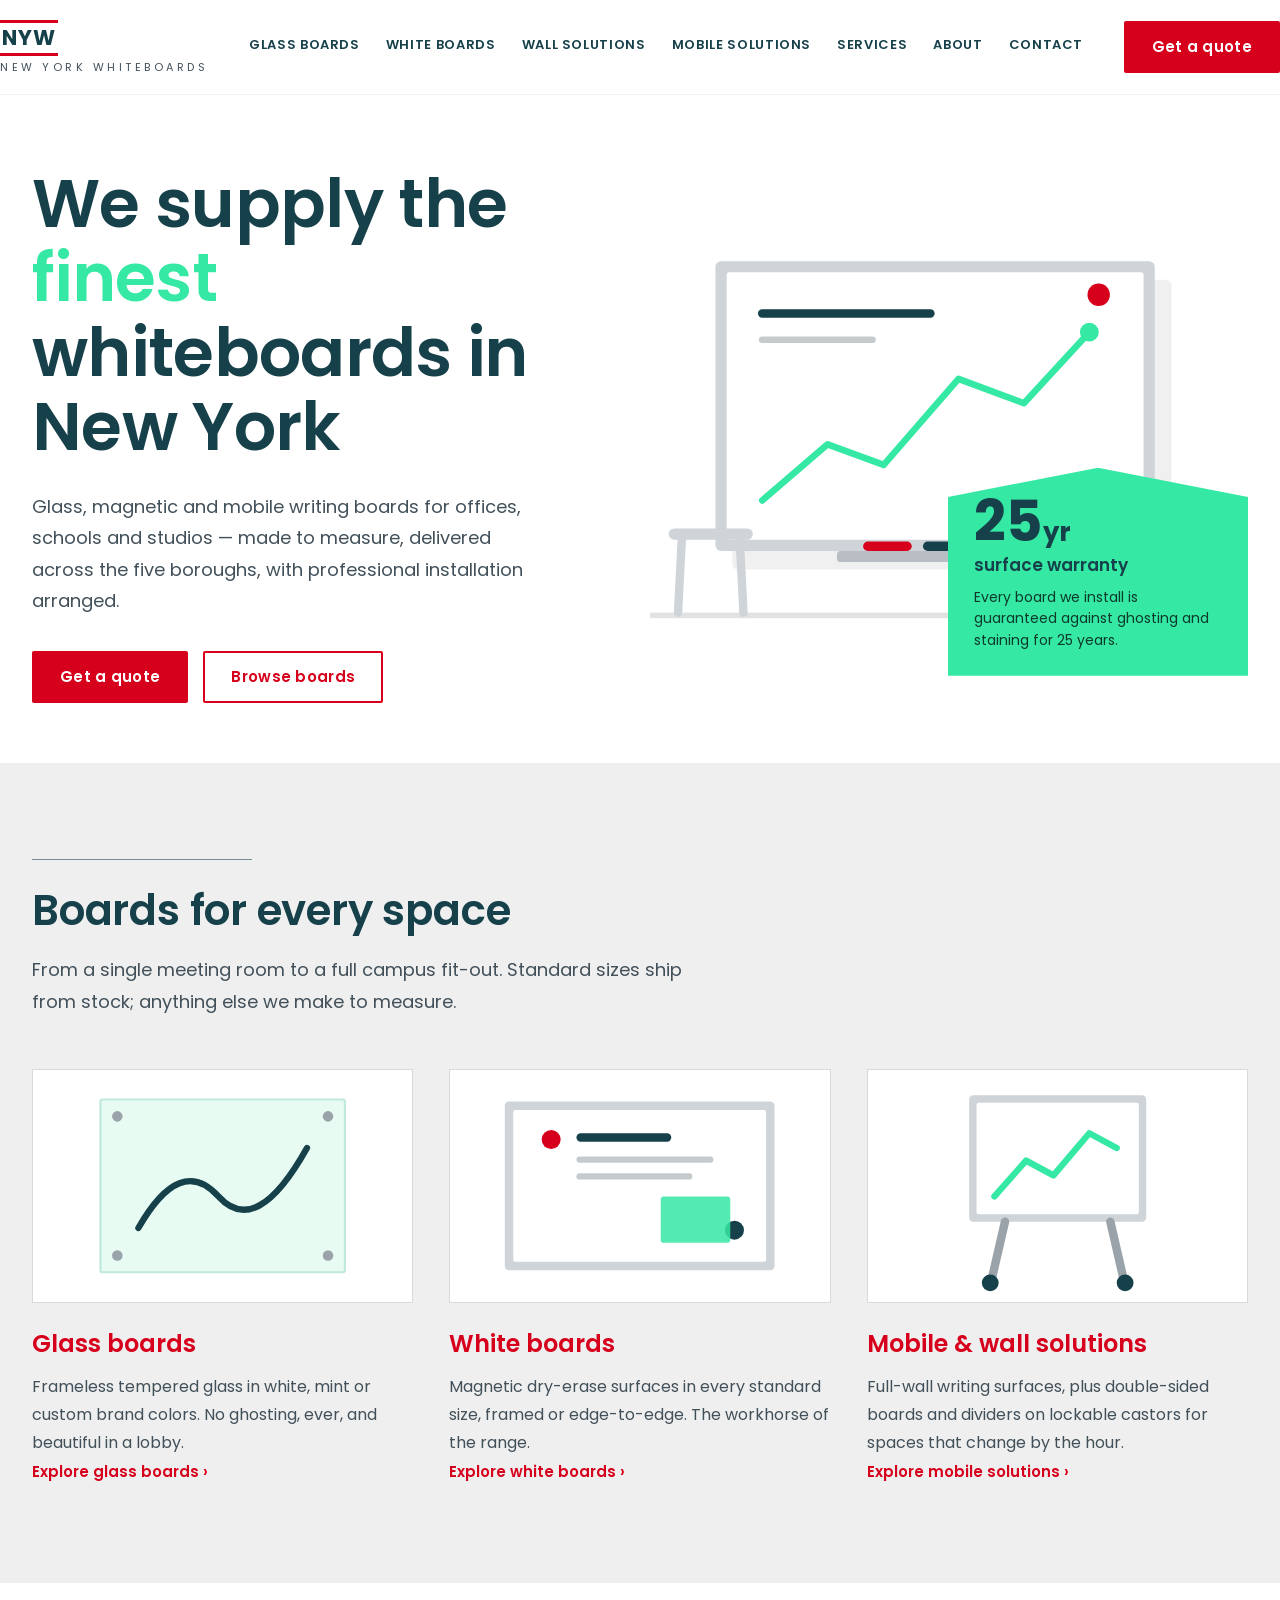
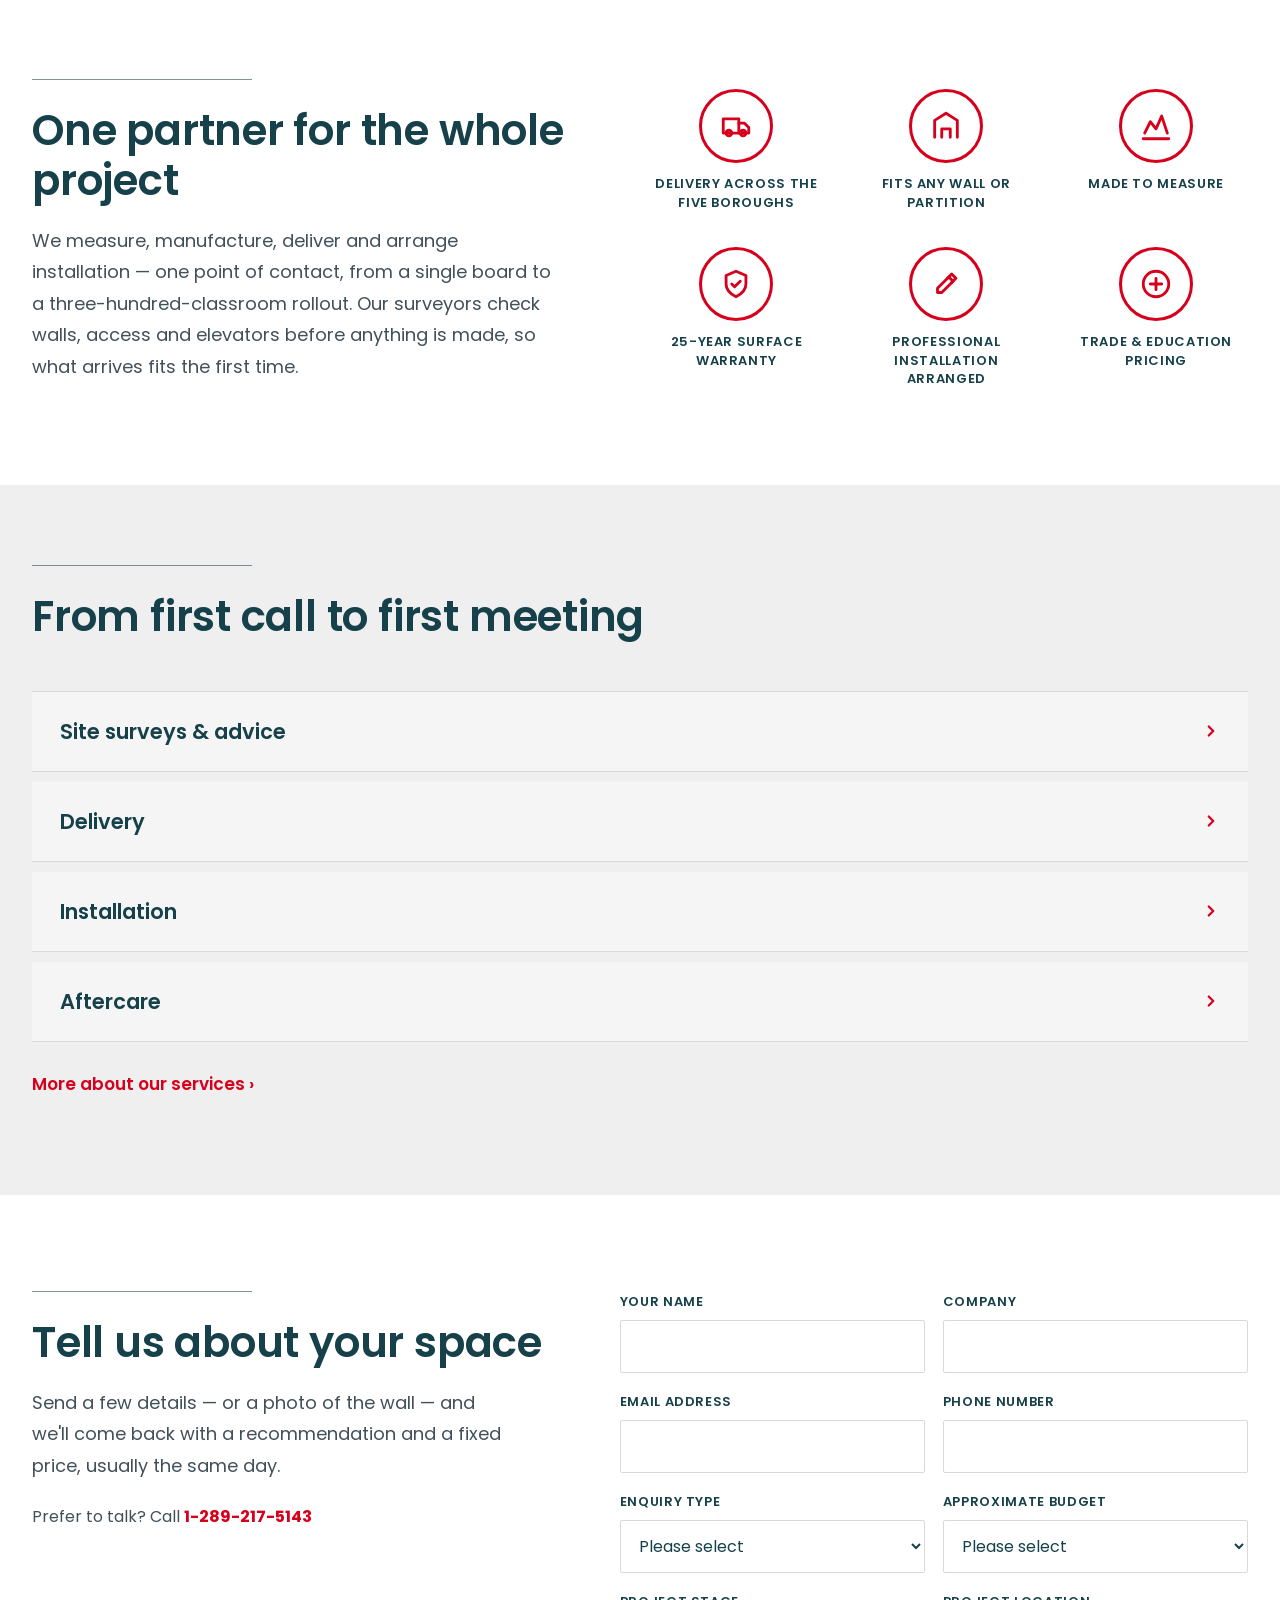
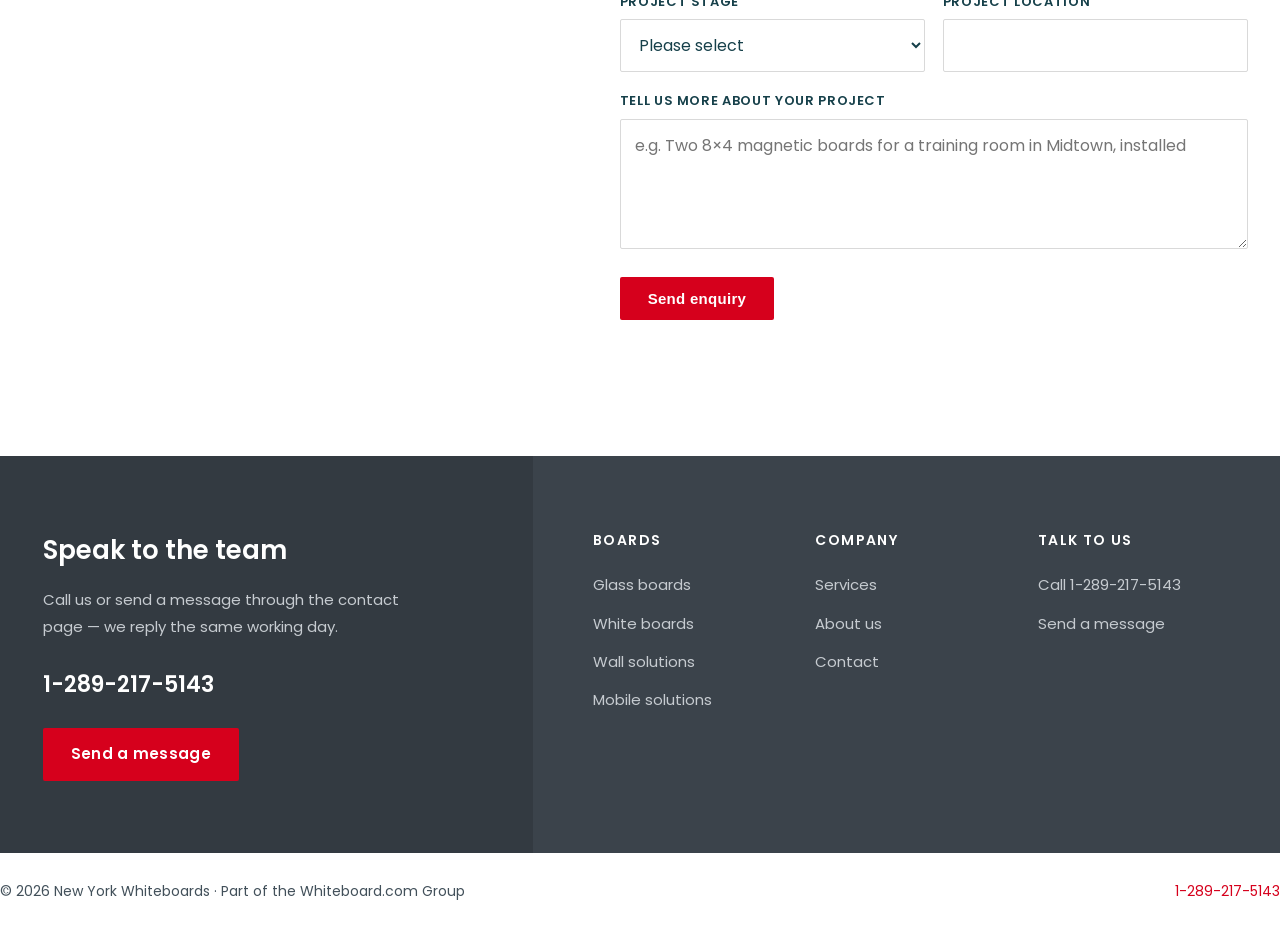
==== index.html @ f1b06a42 "Add files via upload" ====
<!DOCTYPE html>
<html lang="en">
<head>
<meta charset="UTF-8">
<meta name="viewport" content="width=device-width, initial-scale=1">
<title>New York Whiteboards — Premium whiteboards, supplied and installed across NYC</title>
<meta name="description" content="Glass boards, whiteboards, wall and mobile writing solutions for offices and schools across New York. Made to measure, delivered, installation arranged.">
<link rel="preconnect" href="https://fonts.googleapis.com">
<link rel="preconnect" href="https://fonts.gstatic.com" crossorigin>
<link href="https://fonts.googleapis.com/css2?family=Poppins:wght@300;400;500;600;700&display=swap" rel="stylesheet">
<link rel="stylesheet" href="/styles.css">
</head>
<body>

<header>
  <div class="wrap nav">
    <a class="logo" href="/" aria-label="New York Whiteboards home">
      <b>NYW</b>
      <span>New York Whiteboards</span>
    </a>
    <button class="menu-btn" aria-expanded="false" aria-label="Menu">
      <svg viewBox="0 0 24 24" fill="none"><path d="M4 7h16M4 12h16M4 17h16"/></svg>
    </button>
    <nav class="links" aria-label="Main">
      <a href="/glass-boards">Glass Boards</a>
      <a href="/white-boards">White Boards</a>
      <a href="/wall-solutions">Wall Solutions</a>
      <a href="/mobile-solutions">Mobile Solutions</a>
      <a href="/services">Services</a>
      <a href="/about">About</a>
      <a href="/contact">Contact</a>
    </nav>
    <a class="btn nav-cta" href="/contact">Get a quote</a>
  </div>
</header>

<main id="top">

  <!-- ============ HERO ============ -->
  <section class="hero">
    <div class="wrap hero-grid">
      <div class="hero-copy">
        <h1>We supply the <span class="pop">finest</span> whiteboards in New York</h1>
        <p>Glass, magnetic and mobile writing boards for offices, schools and studios — made to measure, delivered across the five boroughs, with professional installation arranged.</p>
        <a class="btn" href="/contact">Get a quote</a>
        &nbsp;&nbsp;<a class="btn ghost" href="#boards">Browse boards</a>
      </div>

      <div class="hero-art">
        <!-- original illustration: wall-mounted whiteboard scene -->
        <svg viewBox="0 0 640 460" role="img" aria-label="Illustration of a wall-mounted whiteboard with notes sketched on it">
          <rect x="0" y="420" width="640" height="6" fill="#e2e2e2"/>
          <rect x="78" y="52" width="470" height="310" rx="6" fill="#000" opacity=".06" transform="translate(10 12)"/>
          <rect x="70" y="44" width="470" height="310" rx="6" fill="#cfd4d8"/>
          <rect x="82" y="56" width="446" height="286" rx="3" fill="#ffffff"/>
          <polyline points="120,300 190,240 250,262 330,170 400,196 470,120" fill="none" stroke="#35e8a4" stroke-width="7" stroke-linecap="round" stroke-linejoin="round"/>
          <circle cx="470" cy="120" r="10" fill="#35e8a4"/>
          <line x1="120" y1="100" x2="300" y2="100" stroke="#16404a" stroke-width="9" stroke-linecap="round"/>
          <line x1="120" y1="128" x2="238" y2="128" stroke="#c5cacd" stroke-width="7" stroke-linecap="round"/>
          <circle cx="480" cy="80" r="12" fill="#d6001c"/>
          <rect x="200" y="354" width="210" height="12" rx="4" fill="#b8bec3"/>
          <rect x="228" y="344" width="52" height="10" rx="5" fill="#d6001c"/>
          <rect x="292" y="344" width="52" height="10" rx="5" fill="#16404a"/>
          <g>
            <path d="M580 420 c-4 -60 12 -96 26 -118" stroke="#2fae7e" stroke-width="7" fill="none" stroke-linecap="round"/>
            <path d="M583 420 c-16 -44 -40 -62 -58 -70" stroke="#35e8a4" stroke-width="7" fill="none" stroke-linecap="round"/>
            <path d="M584 420 c2 -34 16 -52 30 -60" stroke="#35e8a4" stroke-width="7" fill="none" stroke-linecap="round"/>
            <path d="M560 420 h50 l-7 34 h-36 z" fill="#16404a"/>
          </g>
          <g>
            <rect x="20" y="330" width="90" height="12" rx="6" fill="#cfd4d8"/>
            <line x1="34" y1="342" x2="30" y2="420" stroke="#cfd4d8" stroke-width="9" stroke-linecap="round"/>
            <line x1="96" y1="342" x2="100" y2="420" stroke="#cfd4d8" stroke-width="9" stroke-linecap="round"/>
          </g>
        </svg>

        <div class="badge">
          <div class="big">25<span style="font-size:26px">yr</span></div>
          <div class="lead">surface warranty</div>
          <p>Every board we install is guaranteed against ghosting and staining for 25 years.</p>
        </div>
      </div>
    </div>
  </section>

  <!-- ============ BOARDS ============ -->
  <section class="band" id="boards" style="margin-top:60px">
    <div class="wrap">
      <div class="rule"></div>
      <h2>Boards for every space</h2>
      <p class="lede">From a single meeting room to a full campus fit-out. Standard sizes ship from stock; anything else we make to measure.</p>

      <div class="cards">
        <div class="card">
          <div class="pic">
            <svg viewBox="0 0 360 220" role="img" aria-label="Frameless glass writing board on standoff mounts">
              <rect width="360" height="220" fill="#fff"/>
              <rect x="64" y="28" width="232" height="164" rx="2" fill="#e7fbf3"/>
              <rect x="64" y="28" width="232" height="164" rx="2" fill="none" stroke="#bfe9da" stroke-width="2"/>
              <circle cx="80" cy="44" r="5" fill="#9aa3aa"/>
              <circle cx="280" cy="44" r="5" fill="#9aa3aa"/>
              <circle cx="80" cy="176" r="5" fill="#9aa3aa"/>
              <circle cx="280" cy="176" r="5" fill="#9aa3aa"/>
              <path d="M100 150 q40 -70 76 -30 t84 -46" fill="none" stroke="#16404a" stroke-width="6" stroke-linecap="round"/>
            </svg>
          </div>
          <h3>Glass boards</h3>
          <p>Frameless tempered glass in white, mint or custom brand colors. No ghosting, ever, and beautiful in a lobby.</p>
          <a class="more" href="/glass-boards">Explore glass boards ›</a>
        </div>

        <div class="card">
          <div class="pic">
            <svg viewBox="0 0 360 220" role="img" aria-label="Magnetic whiteboard with magnets and notes">
              <rect width="360" height="220" fill="#fff"/>
              <rect x="52" y="30" width="256" height="160" rx="4" fill="#cfd4d8"/>
              <rect x="60" y="38" width="240" height="144" rx="2" fill="#ffffff"/>
              <circle cx="96" cy="66" r="9" fill="#d6001c"/>
              <circle cx="270" cy="152" r="9" fill="#16404a"/>
              <rect x="120" y="60" width="90" height="8" rx="4" fill="#16404a"/>
              <rect x="120" y="82" width="130" height="6" rx="3" fill="#c5cacd"/>
              <rect x="120" y="98" width="110" height="6" rx="3" fill="#c5cacd"/>
              <rect x="200" y="120" width="66" height="44" rx="3" fill="#35e8a4" opacity=".85"/>
            </svg>
          </div>
          <h3>White boards</h3>
          <p>Magnetic dry-erase surfaces in every standard size, framed or edge-to-edge. The workhorse of the range.</p>
          <a class="more" href="/white-boards">Explore white boards ›</a>
        </div>

        <div class="card">
          <div class="pic">
            <svg viewBox="0 0 360 220" role="img" aria-label="Mobile whiteboard on a wheeled stand">
              <rect width="360" height="220" fill="#fff"/>
              <rect x="96" y="24" width="168" height="120" rx="4" fill="#cfd4d8"/>
              <rect x="103" y="31" width="154" height="106" rx="2" fill="#fff"/>
              <polyline points="120,120 150,86 176,100 210,60 236,74" fill="none" stroke="#35e8a4" stroke-width="6" stroke-linecap="round" stroke-linejoin="round"/>
              <line x1="130" y1="144" x2="118" y2="196" stroke="#9aa3aa" stroke-width="8" stroke-linecap="round"/>
              <line x1="230" y1="144" x2="242" y2="196" stroke="#9aa3aa" stroke-width="8" stroke-linecap="round"/>
              <circle cx="116" cy="202" r="8" fill="#16404a"/>
              <circle cx="244" cy="202" r="8" fill="#16404a"/>
            </svg>
          </div>
          <h3>Mobile &amp; wall solutions</h3>
          <p>Full-wall writing surfaces, plus double-sided boards and dividers on lockable castors for spaces that change by the hour.</p>
          <a class="more" href="/mobile-solutions">Explore mobile solutions ›</a>
        </div>
      </div>
    </div>
  </section>

  <!-- ============ WHY US ============ -->
  <section id="why">
    <div class="wrap split">
      <div>
        <div class="rule"></div>
        <h2>One partner for the whole project</h2>
        <p class="lede" style="max-width:48ch">We measure, manufacture, deliver and arrange installation — one point of contact, from a single board to a three-hundred-classroom rollout. Our surveyors check walls, access and elevators before anything is made, so what arrives fits the first time.</p>
      </div>
      <div class="benefits" role="list">
        <div class="benefit" role="listitem">
          <div class="ico"><svg viewBox="0 0 24 24"><path d="M3 7h11v10H3z"/><path d="M14 10h4l3 3v4h-7"/><circle cx="7" cy="17" r="2"/><circle cx="17" cy="17" r="2"/></svg></div>
          <p>Delivery across the five boroughs</p>
        </div>
        <div class="benefit" role="listitem">
          <div class="ico"><svg viewBox="0 0 24 24"><path d="M4 20V8l8-5 8 5v12"/><path d="M9 20v-6h6v6"/></svg></div>
          <p>Fits any wall or partition</p>
        </div>
        <div class="benefit" role="listitem">
          <div class="ico"><svg viewBox="0 0 24 24"><path d="M4 17l4-8 4 5 4-9 4 12"/><path d="M3 21h18"/></svg></div>
          <p>Made to measure</p>
        </div>
        <div class="benefit" role="listitem">
          <div class="ico"><svg viewBox="0 0 24 24"><path d="M12 3l7 3v6c0 4-3 7-7 9-4-2-7-5-7-9V6z"/><path d="M9 12l2 2 4-4"/></svg></div>
          <p>25-year surface warranty</p>
        </div>
        <div class="benefit" role="listitem">
          <div class="ico"><svg viewBox="0 0 24 24"><path d="M14 7l3 3-8 8H6v-3z"/><path d="M13 8l3-3 3 3-3 3"/></svg></div>
          <p>Professional installation arranged</p>
        </div>
        <div class="benefit" role="listitem">
          <div class="ico"><svg viewBox="0 0 24 24"><path d="M12 8v8M8 12h8"/><circle cx="12" cy="12" r="9"/></svg></div>
          <p>Trade &amp; education pricing</p>
        </div>
      </div>
    </div>
  </section>

  <!-- ============ SERVICES ============ -->
  <section class="band" id="services" style="padding-top:80px">
    <div class="wrap">
      <div class="rule"></div>
      <h2>From first call to first meeting</h2>

      <div class="acc">
        <div class="acc-item">
          <button class="acc-head" aria-expanded="false">
            Site surveys &amp; advice
            <svg class="chev" width="18" height="18" viewBox="0 0 24 24" fill="none" stroke="currentColor" stroke-width="3" stroke-linecap="round" stroke-linejoin="round"><path d="M9 6l6 6-6 6"/></svg>
          </button>
          <div class="acc-body"><div class="inner">
            Not sure what fits, or what the building will allow? We survey the space, check wall construction and access routes, and recommend the right board for how the room is actually used.
          </div></div>
        </div>

        <div class="acc-item">
          <button class="acc-head" aria-expanded="false">
            Delivery
            <svg class="chev" width="18" height="18" viewBox="0 0 24 24" fill="none" stroke="currentColor" stroke-width="3" stroke-linecap="round" stroke-linejoin="round"><path d="M9 6l6 6-6 6"/></svg>
          </button>
          <div class="acc-body"><div class="inner">
            Stock boards ship from our warehouse within two working days. Our own drivers handle Manhattan, Brooklyn, Queens, the Bronx and Staten Island, including timed deliveries, certificates of insurance and freight-elevator bookings for managed buildings.
          </div></div>
        </div>

        <div class="acc-item">
          <button class="acc-head" aria-expanded="false">
            Installation
            <svg class="chev" width="18" height="18" viewBox="0 0 24 24" fill="none" stroke="currentColor" stroke-width="3" stroke-linecap="round" stroke-linejoin="round"><path d="M9 6l6 6-6 6"/></svg>
          </button>
          <div class="acc-body"><div class="inner">
            We arrange professional installation through our approved local fitters — boards fixed level, secure and to manufacturer spec, with evenings and weekends available for occupied offices and schools.
          </div></div>
        </div>

        <div class="acc-item">
          <button class="acc-head" aria-expanded="false">
            Aftercare
            <svg class="chev" width="18" height="18" viewBox="0 0 24 24" fill="none" stroke="currentColor" stroke-width="3" stroke-linecap="round" stroke-linejoin="round"><path d="M9 6l6 6-6 6"/></svg>
          </button>
          <div class="acc-body"><div class="inner">
            Replacement trays, pen sets and cleaning kits, plus resurfacing and re-hanging when spaces get reconfigured. If a board ever ghosts or stains within the warranty period, we replace it.
          </div></div>
        </div>
      </div>
      <p style="margin-top:28px"><a href="/services" style="font-weight:600">More about our services ›</a></p>
    </div>
  </section>

  <!-- ============ QUOTE ============ -->
  <section id="quote">
    <div class="wrap quote-grid">
      <div>
        <div class="rule"></div>
        <h2>Tell us about your space</h2>
        <p class="lede" style="max-width:44ch">Send a few details — or a photo of the wall — and we'll come back with a recommendation and a fixed price, usually the same day.</p>
        <p style="margin-top:22px;font-size:16px">
          Prefer to talk? Call <a href="tel:+12892175143"><strong>1-289-217-5143</strong></a>
        </p>
      </div>

      <form class="quote" action="https://eu-submit.jotform.com/submit/262443967585068" method="POST" accept-charset="utf-8">
        <input type="hidden" name="formID" value="262443967585068">
        <input type="hidden" name="simple_spc" value="262443967585068-262443967585068">
        <div>
          <label for="f-name">Your name</label>
          <input id="f-name" name="q2_q2_textbox0" type="text" autocomplete="name" required>
        </div>
        <div>
          <label for="f-company">Company</label>
          <input id="f-company" name="q3_q3_textbox1" type="text" autocomplete="organization">
        </div>
        <div>
          <label for="f-email">Email address</label>
          <input id="f-email" name="q4_q4_email2" type="email" autocomplete="email" required>
        </div>
        <div>
          <label for="f-phone">Phone number</label>
          <input id="f-phone" name="q5_q5_textbox3" type="tel" autocomplete="tel">
        </div>
        <div>
          <label for="f-type">Enquiry type</label>
          <select id="f-type" name="q6_q6_dropdown4" required>
            <option value="">Please select</option>
            <option value="General enquiry">General enquiry</option>
            <option value="Project quote">Project quote</option>
            <option value="Technical support">Technical support</option>
            <option value="Other">Other</option>
          </select>
        </div>
        <div>
          <label for="f-budget">Approximate budget</label>
          <select id="f-budget" name="q7_q7_dropdown5">
            <option value="">Please select</option>
            <option value="Under £5,000">Under £5,000</option>
            <option value="£5,000 - £10,000">£5,000 - £10,000</option>
            <option value="£10,000 - £25,000">£10,000 - £25,000</option>
            <option value="Over £25,000">Over £25,000</option>
            <option value="Not sure">Not sure</option>
          </select>
        </div>
        <div>
          <label for="f-stage">Project stage</label>
          <select id="f-stage" name="q8_q8_dropdown6">
            <option value="">Please select</option>
            <option value="Planning">Planning</option>
            <option value="Design">Design</option>
            <option value="Ready to start">Ready to start</option>
            <option value="Other">Other</option>
          </select>
        </div>
        <div>
          <label for="f-loc">Project location</label>
          <input id="f-loc" name="q9_q9_textbox7" type="text">
        </div>
        <div class="full">
          <label for="f-msg">Tell us more about your project</label>
          <textarea id="f-msg" name="q10_q10_textarea8" placeholder="e.g. Two 8×4 magnetic boards for a training room in Midtown, installed"></textarea>
        </div>
        <div class="full">
          <button class="btn" type="submit">Send enquiry</button>
        </div>
        <input type="text" name="website" value="" tabindex="-1" autocomplete="off" aria-hidden="true" style="position:absolute;left:-9999px">
      </form>
    </div>
  </section>

</main>

<!-- ============ FOOTER ============ -->
<footer>
  <div class="foot-main">
    <div class="foot-news">
      <h4>Speak to the team</h4>
      <p>Call us or send a message through the contact page — we reply the same working day.</p>
      <p style="margin:0 0 24px"><a href="tel:+12892175143" style="color:#fff;font-size:22px;font-weight:600">1-289-217-5143</a></p>
      <a class="btn" href="/contact">Send a message</a>
    </div>
    <div class="foot-links">
      <div>
        <h5>Boards</h5>
        <a href="/glass-boards">Glass boards</a>
        <a href="/white-boards">White boards</a>
        <a href="/wall-solutions">Wall solutions</a>
        <a href="/mobile-solutions">Mobile solutions</a>
      </div>
      <div>
        <h5>Company</h5>
        <a href="/services">Services</a>
        <a href="/about">About us</a>
        <a href="/contact">Contact</a>
      </div>
      <div>
        <h5>Talk to us</h5>
        <a href="tel:+12892175143">Call 1-289-217-5143</a>
        <a href="/contact">Send a message</a>
      </div>
    </div>
  </div>
  <div class="wrap foot-base">
    <span>© 2026 New York Whiteboards · Part of the Whiteboard.com Group</span>
    <span><a href="tel:+12892175143">1-289-217-5143</a></span>
  </div>
</footer>

<script src="/site.js"></script>
</body>
</html>
---- styles.css ----
:root{
  --ink:#16404a;          /* deep teal headings */
  --body:#42505a;         /* body copy */
  --mint:#35e8a4;         /* highlight + badge */
  --mint-ink:#0d3a2b;     /* text on mint */
  --red:#d6001c;          /* brand accent */
  --red-dark:#b30018;
  --paper:#ffffff;
  --band:#efefef;         /* grey section band */
  --line:#d9d9d9;
  --slate:#3b434b;        /* footer */
  --slate-deep:#333a41;   /* footer newsletter panel */
  --radius:2px;
}
*{margin:0;padding:0;box-sizing:border-box}
html{scroll-behavior:smooth}
body{
  font-family:'Poppins',-apple-system,'Segoe UI',Arial,sans-serif;
  font-size:17px;line-height:1.75;color:var(--body);background:var(--paper);
  -webkit-font-smoothing:antialiased;
}
img,svg{max-width:100%;display:block}
a{color:var(--red);text-decoration:none}
a:hover{text-decoration:underline}
.wrap{max-width:1320px;margin:0 auto;padding:0 32px}

/* ---------- header ---------- */
header{position:sticky;top:0;background:var(--paper);z-index:50;border-bottom:1px solid #f1f1f1}
.nav{display:flex;align-items:center;justify-content:space-between;gap:24px;padding:20px 0}
.logo{line-height:1.05;color:var(--ink);flex:none}
.logo b{
  display:inline-block;font-size:21px;font-weight:700;letter-spacing:.04em;color:var(--ink);
  border-top:3px solid var(--red);border-bottom:3px solid var(--red);padding:4px 2px;
  text-transform:uppercase;
}
.logo span{display:block;font-size:11px;letter-spacing:.32em;text-transform:uppercase;color:var(--body);margin-top:6px}
nav.links{display:flex;gap:26px;flex-wrap:wrap}
nav.links a{
  color:var(--ink);font-size:13px;font-weight:600;letter-spacing:.05em;text-transform:uppercase;
  padding:6px 0;border-bottom:2px solid transparent;white-space:nowrap;
}
nav.links a:hover{color:var(--red);border-bottom-color:var(--red);text-decoration:none}
nav.links a.active{color:var(--red);border-bottom-color:var(--red)}
.nav-cta{white-space:nowrap}

.menu-btn{
  display:none;background:none;border:2px solid var(--ink);border-radius:var(--radius);
  padding:8px 10px;cursor:pointer;color:var(--ink);
}
.menu-btn svg{width:22px;height:22px;stroke:currentColor;stroke-width:2.5;stroke-linecap:round}

.btn{
  display:inline-block;background:var(--red);color:#fff;font-weight:600;font-size:15px;
  padding:13px 28px;border:0;border-radius:var(--radius);cursor:pointer;letter-spacing:.02em;
}
.btn:hover{background:var(--red-dark);text-decoration:none}
.btn.ghost{background:transparent;color:var(--red);border:2px solid var(--red);padding:11px 26px}
.btn.ghost:hover{background:var(--red);color:#fff}

/* ---------- hero (home) ---------- */
.hero{padding:72px 0 0;overflow:hidden}
.hero-grid{display:grid;grid-template-columns:minmax(0,1fr) minmax(0,1.05fr);gap:48px;align-items:center}
h1{
  color:var(--ink);font-size:clamp(38px,5.2vw,68px);font-weight:600;line-height:1.12;
  letter-spacing:-.01em;
}
.hero h1{max-width:12ch}
h1 .pop{color:var(--mint)}
.hero-copy p{margin:26px 0 34px;max-width:46ch;font-size:18px}
.hero-art{position:relative}
.badge{
  position:absolute;right:0;bottom:-26px;width:min(300px,80%);
  background:var(--mint);color:var(--mint-ink);padding:26px 26px 24px;
  clip-path:polygon(0 14%,50% 0,100% 14%,100% 100%,0 100%);
}
.badge .big{font-size:56px;font-weight:700;line-height:1;color:var(--ink)}
.badge .lead{font-weight:600;line-height:1.35;margin:4px 0 10px;color:var(--ink)}
.badge p{font-size:14px;line-height:1.55;margin:0}

/* ---------- section furniture ---------- */
section{padding:96px 0}
.rule{width:220px;height:1px;background:var(--ink);opacity:.55;margin-bottom:26px}
h2{color:var(--ink);font-size:clamp(30px,3.4vw,42px);font-weight:600;line-height:1.2;letter-spacing:-.005em}
h3.sub{color:var(--ink);font-size:24px;font-weight:600;margin:44px 0 10px}
.lede{max-width:62ch;margin-top:18px;font-size:18px}
.prose{max-width:70ch}
.prose p{margin:0 0 20px}

/* ---------- page hero (subpages) ---------- */
.page-hero{background:var(--band);padding:72px 0 64px}
.page-hero h1{font-size:clamp(34px,4.4vw,54px);max-width:20ch}
.page-hero p{max-width:62ch;margin-top:18px;font-size:18px}
.crumb{font-size:13px;font-weight:600;letter-spacing:.06em;text-transform:uppercase;margin-bottom:18px}
.crumb a{color:var(--red)}
.crumb span{color:var(--body)}

/* ---------- cards ---------- */
.band{background:var(--band)}
.cards{display:grid;grid-template-columns:repeat(3,1fr);gap:36px;margin-top:52px}
.card .pic{background:#fff;border:1px solid var(--line)}
.card .pic.blank{
  display:flex;align-items:center;justify-content:center;aspect-ratio:360/220;
  color:#9aa3aa;font-size:14px;font-weight:600;letter-spacing:.05em;text-transform:uppercase;
}
.card h3{color:var(--red);font-size:24px;font-weight:600;margin:20px 0 8px}
.card p{font-size:16px}
.card a.more{font-weight:600;font-size:15px}

/* ---------- benefits ---------- */
.split{display:grid;grid-template-columns:minmax(0,1fr) minmax(0,1.1fr);gap:64px;align-items:start}
.benefits{display:grid;grid-template-columns:repeat(3,1fr);gap:34px 26px;margin-top:10px}
.benefit{text-align:center}
.benefit .ico{
  width:74px;height:74px;margin:0 auto 12px;border:3px solid var(--red);border-radius:50%;
  display:flex;align-items:center;justify-content:center;background:#fff;
}
.benefit .ico svg{width:34px;height:34px;stroke:var(--red);fill:none;stroke-width:2;stroke-linecap:round;stroke-linejoin:round}
.benefit p{font-size:13px;font-weight:600;letter-spacing:.05em;text-transform:uppercase;line-height:1.45;color:var(--ink)}

/* ---------- accordions ---------- */
.acc{margin-top:48px;border-top:1px solid var(--line)}
.acc-item{border-bottom:1px solid var(--line);background:#f5f5f5;margin-top:10px}
.acc-item:first-child{margin-top:0}
.acc-head{
  width:100%;display:flex;align-items:center;justify-content:space-between;gap:16px;
  background:none;border:0;cursor:pointer;padding:24px 28px;text-align:left;
  font-family:inherit;font-size:21px;font-weight:600;color:var(--ink);
}
.acc-head .chev{transition:transform .25s ease;color:var(--red);flex:none}
.acc-item.open .chev{transform:rotate(90deg)}
.acc-body{max-height:0;overflow:hidden;transition:max-height .3s ease}
.acc-body .inner{padding:0 28px 26px;max-width:75ch;font-size:16px}

/* ---------- CTA strip ---------- */
.cta-strip{background:var(--ink);color:#fff;padding:64px 0}
.cta-strip .row{display:flex;align-items:center;justify-content:space-between;gap:28px;flex-wrap:wrap}
.cta-strip h2{color:#fff}
.cta-strip p{color:#c9d4d7;margin-top:8px;max-width:52ch}

/* ---------- forms ---------- */
.quote-grid{display:grid;grid-template-columns:minmax(0,1fr) minmax(0,1.2fr);gap:64px;align-items:start}
form.quote{display:grid;grid-template-columns:1fr 1fr;gap:18px}
form.quote .full{grid-column:1/-1}
label{display:block;font-size:13px;font-weight:600;letter-spacing:.05em;text-transform:uppercase;color:var(--ink);margin-bottom:6px}
input,textarea,select{
  width:100%;font-family:inherit;font-size:16px;color:var(--ink);
  padding:13px 14px;border:1px solid var(--line);border-radius:var(--radius);background:#fff;
}
input:focus,textarea:focus,select:focus,.acc-head:focus-visible,a:focus-visible,.btn:focus-visible,.menu-btn:focus-visible{
  outline:3px solid var(--mint);outline-offset:1px;
}
textarea{min-height:130px;resize:vertical}

/* ---------- footer ---------- */
footer{margin-top:40px}
.foot-main{display:grid;grid-template-columns:minmax(0,1fr) minmax(0,1.4fr);color:#e8eaec}
.foot-news{background:var(--slate-deep);padding:72px 8% 72px}
.foot-news h4{font-size:26px;font-weight:600;color:#fff}
.foot-news p{font-size:15px;margin:14px 0 26px;color:#c6cbd0;max-width:40ch}
.news-row{display:flex;max-width:380px}
.news-row input{border:0;border-radius:0}
.news-row button{background:var(--red);border:0;color:#fff;padding:0 20px;cursor:pointer;font-size:18px}
.news-row button:hover{background:var(--red-dark)}
.foot-links{background:var(--slate);padding:72px 8%;display:grid;grid-template-columns:repeat(3,1fr);gap:40px}
.foot-links h5{font-size:14px;font-weight:600;letter-spacing:.1em;text-transform:uppercase;color:#fff;margin-bottom:20px}
.foot-links a{display:block;color:#c6cbd0;font-size:15px;margin-bottom:12px}
.foot-links a:hover{color:#fff;text-decoration:none}
.foot-base{padding:26px 0;font-size:14px;color:var(--body);display:flex;justify-content:space-between;gap:20px;flex-wrap:wrap}
.foot-base a{color:var(--red)}

/* ---------- responsive ---------- */
@media (max-width:1080px){
  nav.links{
    display:none;position:absolute;left:0;right:0;top:100%;
    background:var(--paper);border-bottom:1px solid var(--line);
    flex-direction:column;gap:0;padding:10px 32px 18px;
  }
  nav.links a{padding:12px 0;border-bottom:1px solid #f1f1f1;font-size:14px}
  nav.links a.active{border-bottom-color:#f1f1f1}
  header.open nav.links{display:flex}
  .menu-btn{display:inline-flex}
  .nav-cta{display:none}
  .hero-grid,.split,.quote-grid,.foot-main{grid-template-columns:1fr}
  .cards{grid-template-columns:1fr 1fr}
  .hero{padding-top:48px}
  .hero-art{margin-top:10px}
  .badge{bottom:-18px}
}
@media (max-width:640px){
  section{padding:64px 0}
  .page-hero{padding:56px 0 48px}
  .cards,.benefits,form.quote,.foot-links{grid-template-columns:1fr}
  .benefits{max-width:340px}
  .foot-links{padding:56px 28px}
  .foot-news{padding:56px 28px}
  .wrap{padding:0 22px}
}
@media (prefers-reduced-motion:reduce){
  html{scroll-behavior:auto}
  .acc-body,.acc-head .chev{transition:none}
}
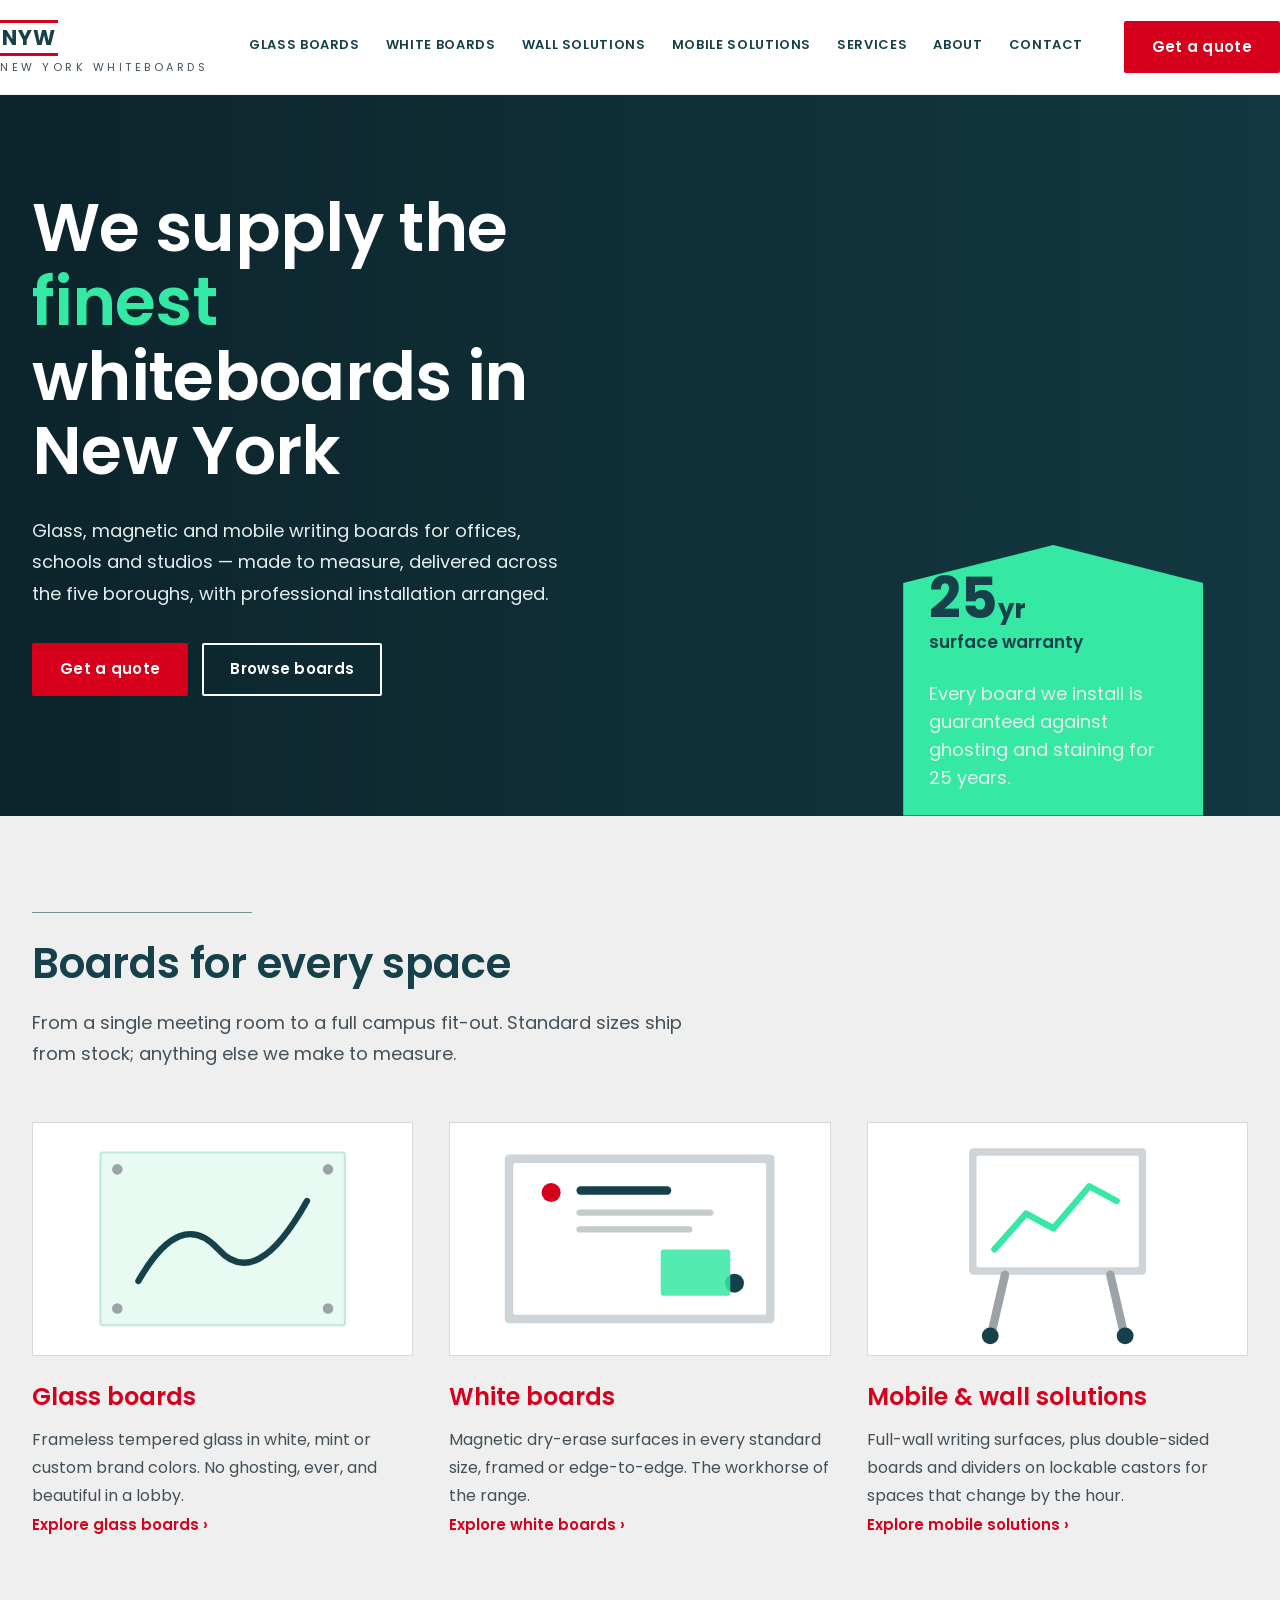
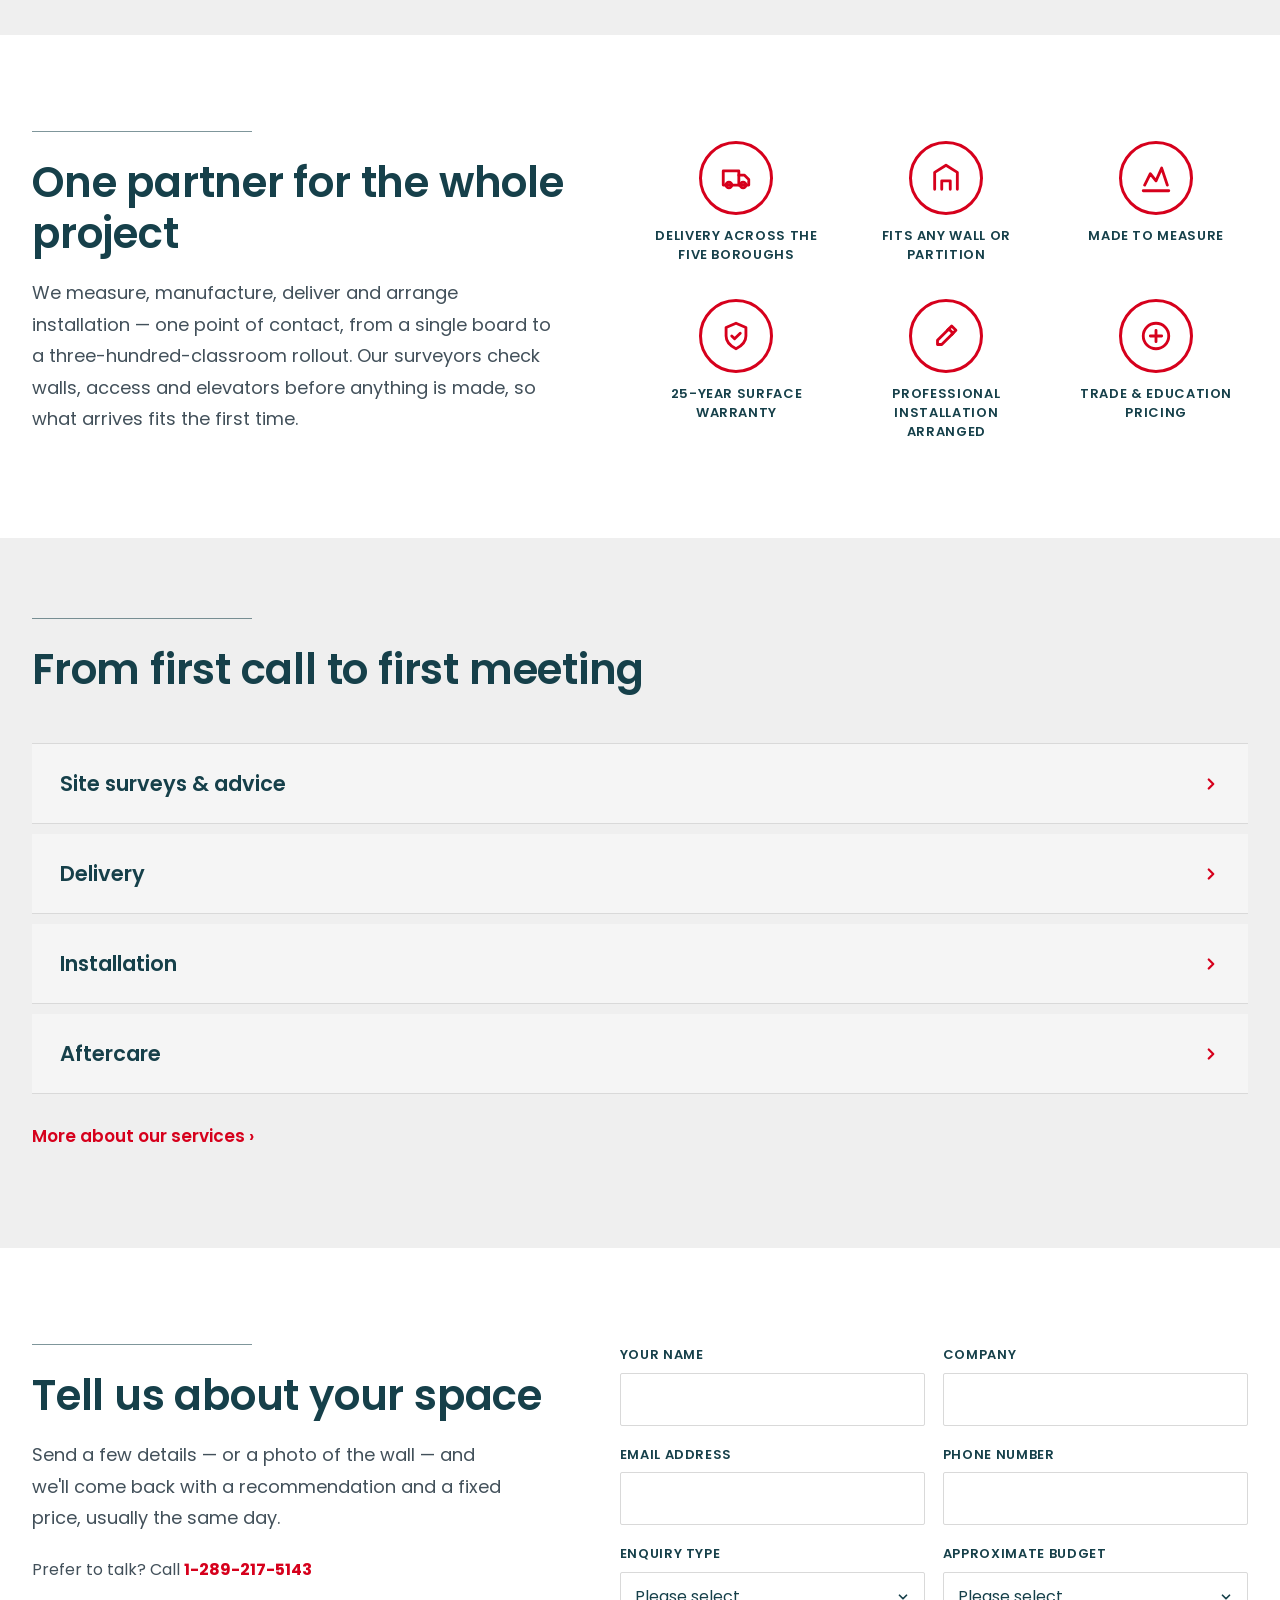
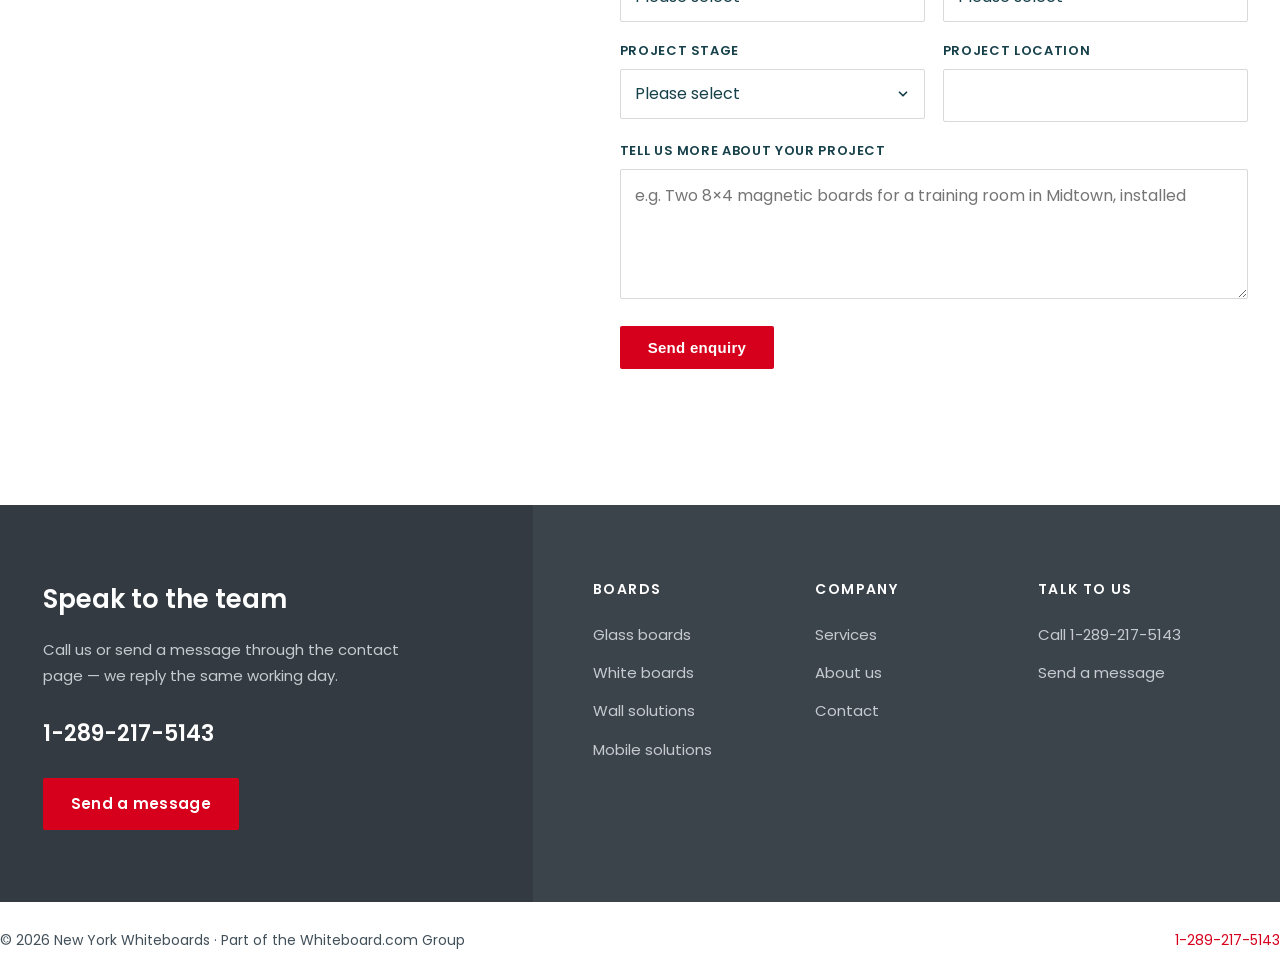
==== commit 096b87d0: "Add files via upload" ====
--- a/index.html
+++ b/index.html
@@ -37,54 +37,28 @@
 <main id="top">
 
   <!-- ============ HERO ============ -->
-  <section class="hero">
-    <div class="wrap hero-grid">
-      <div class="hero-copy">
-        <h1>We supply the <span class="pop">finest</span> whiteboards in New York</h1>
-        <p>Glass, magnetic and mobile writing boards for offices, schools and studios — made to measure, delivered across the five boroughs, with professional installation arranged.</p>
+  <section class="hero-video">
+    <video autoplay muted loop playsinline preload="metadata" aria-hidden="true">
+      <source src="/hero.mp4" type="video/mp4">
+    </video>
+    <div class="scrim"></div>
+    <div class="wrap inner">
+      <h1>We supply the <span class="pop">finest</span> whiteboards in New York</h1>
+      <p>Glass, magnetic and mobile writing boards for offices, schools and studios — made to measure, delivered across the five boroughs, with professional installation arranged.</p>
+      <p class="cta-row">
         <a class="btn" href="/contact">Get a quote</a>
-        &nbsp;&nbsp;<a class="btn ghost" href="#boards">Browse boards</a>
-      </div>
-
-      <div class="hero-art">
-        <!-- original illustration: wall-mounted whiteboard scene -->
-        <svg viewBox="0 0 640 460" role="img" aria-label="Illustration of a wall-mounted whiteboard with notes sketched on it">
-          <rect x="0" y="420" width="640" height="6" fill="#e2e2e2"/>
-          <rect x="78" y="52" width="470" height="310" rx="6" fill="#000" opacity=".06" transform="translate(10 12)"/>
-          <rect x="70" y="44" width="470" height="310" rx="6" fill="#cfd4d8"/>
-          <rect x="82" y="56" width="446" height="286" rx="3" fill="#ffffff"/>
-          <polyline points="120,300 190,240 250,262 330,170 400,196 470,120" fill="none" stroke="#35e8a4" stroke-width="7" stroke-linecap="round" stroke-linejoin="round"/>
-          <circle cx="470" cy="120" r="10" fill="#35e8a4"/>
-          <line x1="120" y1="100" x2="300" y2="100" stroke="#16404a" stroke-width="9" stroke-linecap="round"/>
-          <line x1="120" y1="128" x2="238" y2="128" stroke="#c5cacd" stroke-width="7" stroke-linecap="round"/>
-          <circle cx="480" cy="80" r="12" fill="#d6001c"/>
-          <rect x="200" y="354" width="210" height="12" rx="4" fill="#b8bec3"/>
-          <rect x="228" y="344" width="52" height="10" rx="5" fill="#d6001c"/>
-          <rect x="292" y="344" width="52" height="10" rx="5" fill="#16404a"/>
-          <g>
-            <path d="M580 420 c-4 -60 12 -96 26 -118" stroke="#2fae7e" stroke-width="7" fill="none" stroke-linecap="round"/>
-            <path d="M583 420 c-16 -44 -40 -62 -58 -70" stroke="#35e8a4" stroke-width="7" fill="none" stroke-linecap="round"/>
-            <path d="M584 420 c2 -34 16 -52 30 -60" stroke="#35e8a4" stroke-width="7" fill="none" stroke-linecap="round"/>
-            <path d="M560 420 h50 l-7 34 h-36 z" fill="#16404a"/>
-          </g>
-          <g>
-            <rect x="20" y="330" width="90" height="12" rx="6" fill="#cfd4d8"/>
-            <line x1="34" y1="342" x2="30" y2="420" stroke="#cfd4d8" stroke-width="9" stroke-linecap="round"/>
-            <line x1="96" y1="342" x2="100" y2="420" stroke="#cfd4d8" stroke-width="9" stroke-linecap="round"/>
-          </g>
-        </svg>
-
-        <div class="badge">
-          <div class="big">25<span style="font-size:26px">yr</span></div>
-          <div class="lead">surface warranty</div>
-          <p>Every board we install is guaranteed against ghosting and staining for 25 years.</p>
-        </div>
-      </div>
+        <a class="btn ghost light" href="#boards">Browse boards</a>
+      </p>
+    </div>
+    <div class="badge">
+      <div class="big">25<span style="font-size:26px">yr</span></div>
+      <div class="lead">surface warranty</div>
+      <p>Every board we install is guaranteed against ghosting and staining for 25 years.</p>
     </div>
   </section>
 
   <!-- ============ BOARDS ============ -->
-  <section class="band" id="boards" style="margin-top:60px">
+  <section class="band" id="boards">
     <div class="wrap">
       <div class="rule"></div>
       <h2>Boards for every space</h2>
--- a/styles.css
+++ b/styles.css
@@ -77,6 +77,35 @@
 .badge .lead{font-weight:600;line-height:1.35;margin:4px 0 10px;color:var(--ink)}
 .badge p{font-size:14px;line-height:1.55;margin:0}
 
+
+/* ---------- video hero ---------- */
+.hero-video{
+  position:relative;min-height:min(78vh,760px);display:flex;align-items:center;
+  background:var(--ink);overflow:hidden;padding:96px 0 120px;
+}
+.hero-video video{
+  position:absolute;inset:0;width:100%;height:100%;object-fit:cover;
+  filter:grayscale(1);
+}
+.hero-video .scrim{
+  position:absolute;inset:0;
+  background:linear-gradient(90deg,rgba(10,30,36,.82) 0%,rgba(10,30,36,.55) 45%,rgba(10,30,36,.25) 100%);
+}
+.hero-video .inner{position:relative;z-index:2;width:100%}
+.hero-video h1{color:#fff;max-width:13ch}
+.hero-video p{color:#e6ecee;font-size:18px;max-width:48ch;margin:26px 0 0}
+.hero-video .cta-row{margin-top:34px;display:flex;gap:14px;flex-wrap:wrap}
+.btn.ghost.light{color:#fff;border-color:#fff}
+.btn.ghost.light:hover{background:#fff;color:var(--ink)}
+.hero-video .badge{position:absolute;right:6%;bottom:0;z-index:2}
+@media (max-width:1080px){
+  .hero-video{padding:80px 0 150px}
+  .hero-video .badge{right:22px}
+}
+@media (prefers-reduced-motion:reduce){
+  .hero-video video{display:none}
+}
+
 /* ---------- section furniture ---------- */
 section{padding:96px 0}
 .rule{width:220px;height:1px;background:var(--ink);opacity:.55;margin-bottom:26px}
@@ -148,6 +177,13 @@
 }
 input:focus,textarea:focus,select:focus,.acc-head:focus-visible,a:focus-visible,.btn:focus-visible,.menu-btn:focus-visible{
   outline:3px solid var(--mint);outline-offset:1px;
+}
+select{
+  appearance:none;-webkit-appearance:none;-moz-appearance:none;
+  line-height:1.5;height:auto;
+  padding:12px 44px 12px 14px;
+  background-image:url("data:image/svg+xml;utf8,<svg xmlns='http://www.w3.org/2000/svg' width='14' height='14' viewBox='0 0 24 24' fill='none' stroke='%2316404a' stroke-width='3' stroke-linecap='round' stroke-linejoin='round'><path d='M6 9l6 6 6-6'/></svg>");
+  background-repeat:no-repeat;background-position:right 14px center;
 }
 textarea{min-height:130px;resize:vertical}
 
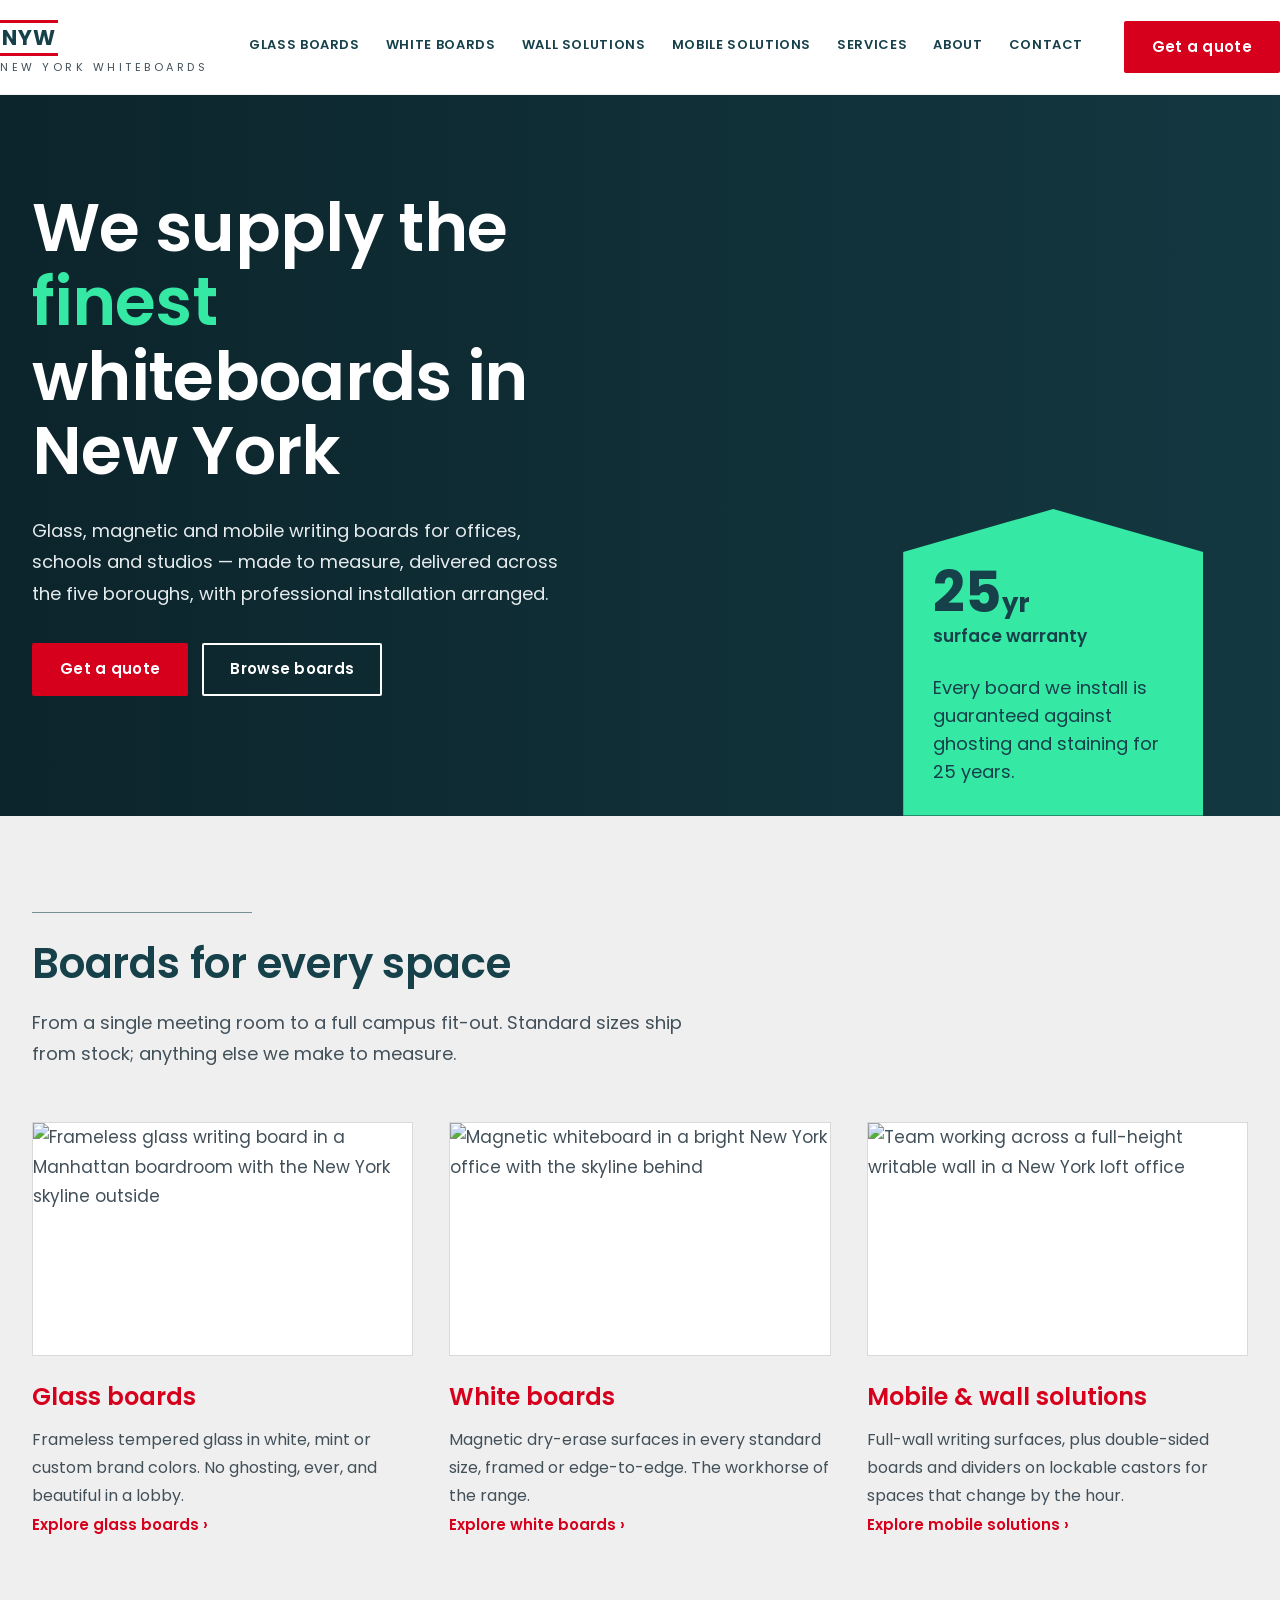
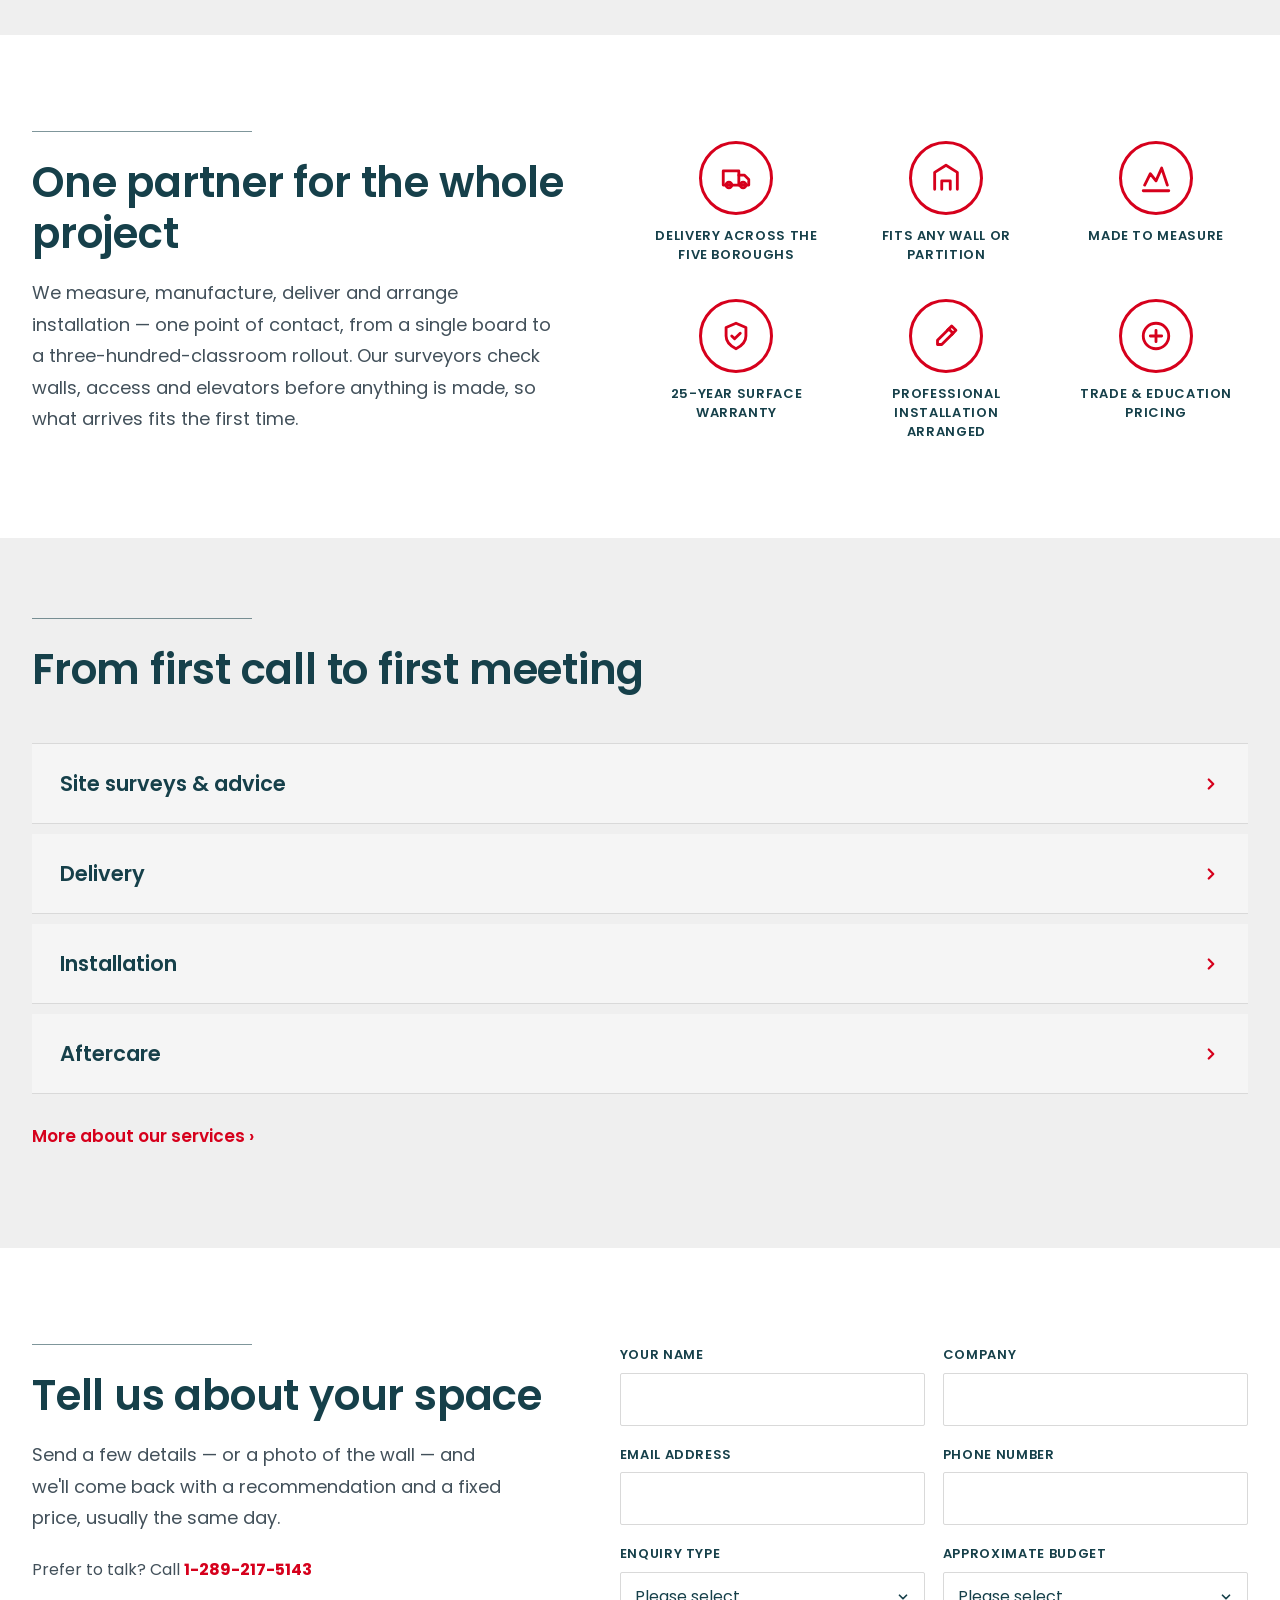
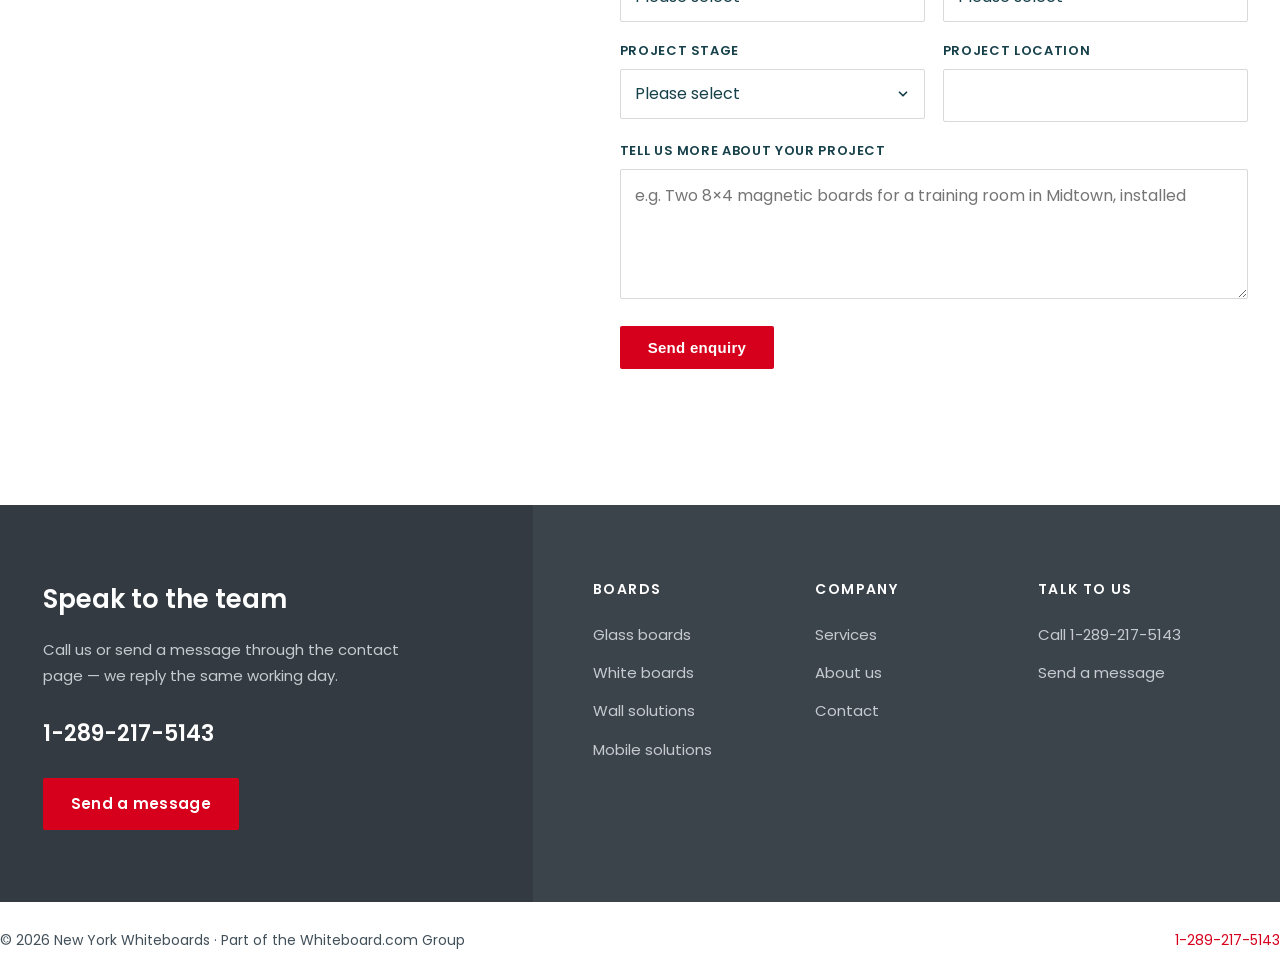
==== commit 25292bfa: "Add files via upload" ====
--- a/index.html
+++ b/index.html
@@ -66,55 +66,21 @@
 
       <div class="cards">
         <div class="card">
-          <div class="pic">
-            <svg viewBox="0 0 360 220" role="img" aria-label="Frameless glass writing board on standoff mounts">
-              <rect width="360" height="220" fill="#fff"/>
-              <rect x="64" y="28" width="232" height="164" rx="2" fill="#e7fbf3"/>
-              <rect x="64" y="28" width="232" height="164" rx="2" fill="none" stroke="#bfe9da" stroke-width="2"/>
-              <circle cx="80" cy="44" r="5" fill="#9aa3aa"/>
-              <circle cx="280" cy="44" r="5" fill="#9aa3aa"/>
-              <circle cx="80" cy="176" r="5" fill="#9aa3aa"/>
-              <circle cx="280" cy="176" r="5" fill="#9aa3aa"/>
-              <path d="M100 150 q40 -70 76 -30 t84 -46" fill="none" stroke="#16404a" stroke-width="6" stroke-linecap="round"/>
-            </svg>
-          </div>
+          <div class="pic"><img src="/img/nyc-glass-board-boardroom.jpg" alt="Frameless glass writing board in a Manhattan boardroom with the New York skyline outside" loading="lazy"></div>
           <h3>Glass boards</h3>
           <p>Frameless tempered glass in white, mint or custom brand colors. No ghosting, ever, and beautiful in a lobby.</p>
           <a class="more" href="/glass-boards">Explore glass boards ›</a>
         </div>
 
         <div class="card">
-          <div class="pic">
-            <svg viewBox="0 0 360 220" role="img" aria-label="Magnetic whiteboard with magnets and notes">
-              <rect width="360" height="220" fill="#fff"/>
-              <rect x="52" y="30" width="256" height="160" rx="4" fill="#cfd4d8"/>
-              <rect x="60" y="38" width="240" height="144" rx="2" fill="#ffffff"/>
-              <circle cx="96" cy="66" r="9" fill="#d6001c"/>
-              <circle cx="270" cy="152" r="9" fill="#16404a"/>
-              <rect x="120" y="60" width="90" height="8" rx="4" fill="#16404a"/>
-              <rect x="120" y="82" width="130" height="6" rx="3" fill="#c5cacd"/>
-              <rect x="120" y="98" width="110" height="6" rx="3" fill="#c5cacd"/>
-              <rect x="200" y="120" width="66" height="44" rx="3" fill="#35e8a4" opacity=".85"/>
-            </svg>
-          </div>
+          <div class="pic"><img src="/img/nyc-mobile-whiteboard-office.jpg" alt="Magnetic whiteboard in a bright New York office with the skyline behind" loading="lazy"></div>
           <h3>White boards</h3>
           <p>Magnetic dry-erase surfaces in every standard size, framed or edge-to-edge. The workhorse of the range.</p>
           <a class="more" href="/white-boards">Explore white boards ›</a>
         </div>
 
         <div class="card">
-          <div class="pic">
-            <svg viewBox="0 0 360 220" role="img" aria-label="Mobile whiteboard on a wheeled stand">
-              <rect width="360" height="220" fill="#fff"/>
-              <rect x="96" y="24" width="168" height="120" rx="4" fill="#cfd4d8"/>
-              <rect x="103" y="31" width="154" height="106" rx="2" fill="#fff"/>
-              <polyline points="120,120 150,86 176,100 210,60 236,74" fill="none" stroke="#35e8a4" stroke-width="6" stroke-linecap="round" stroke-linejoin="round"/>
-              <line x1="130" y1="144" x2="118" y2="196" stroke="#9aa3aa" stroke-width="8" stroke-linecap="round"/>
-              <line x1="230" y1="144" x2="242" y2="196" stroke="#9aa3aa" stroke-width="8" stroke-linecap="round"/>
-              <circle cx="116" cy="202" r="8" fill="#16404a"/>
-              <circle cx="244" cy="202" r="8" fill="#16404a"/>
-            </svg>
-          </div>
+          <div class="pic"><img src="/img/nyc-writable-wall-loft.jpg" alt="Team working across a full-height writable wall in a New York loft office" loading="lazy"></div>
           <h3>Mobile &amp; wall solutions</h3>
           <p>Full-wall writing surfaces, plus double-sided boards and dividers on lockable castors for spaces that change by the hour.</p>
           <a class="more" href="/mobile-solutions">Explore mobile solutions ›</a>
--- a/styles.css
+++ b/styles.css
@@ -70,12 +70,12 @@
 .hero-art{position:relative}
 .badge{
   position:absolute;right:0;bottom:-26px;width:min(300px,80%);
-  background:var(--mint);color:var(--mint-ink);padding:26px 26px 24px;
+  background:var(--mint);color:var(--mint-ink);padding:56px 30px 30px;
   clip-path:polygon(0 14%,50% 0,100% 14%,100% 100%,0 100%);
 }
 .badge .big{font-size:56px;font-weight:700;line-height:1;color:var(--ink)}
 .badge .lead{font-weight:600;line-height:1.35;margin:4px 0 10px;color:var(--ink)}
-.badge p{font-size:14px;line-height:1.55;margin:0}
+.badge p{font-size:14px;line-height:1.55;margin:0;color:var(--ink)}
 
 
 /* ---------- video hero ---------- */
@@ -98,6 +98,7 @@
 .btn.ghost.light{color:#fff;border-color:#fff}
 .btn.ghost.light:hover{background:#fff;color:var(--ink)}
 .hero-video .badge{position:absolute;right:6%;bottom:0;z-index:2}
+.hero-video .badge p{color:var(--ink)}
 @media (max-width:1080px){
   .hero-video{padding:80px 0 150px}
   .hero-video .badge{right:22px}
@@ -127,6 +128,7 @@
 .band{background:var(--band)}
 .cards{display:grid;grid-template-columns:repeat(3,1fr);gap:36px;margin-top:52px}
 .card .pic{background:#fff;border:1px solid var(--line)}
+.card .pic img{width:100%;aspect-ratio:360/220;object-fit:cover}
 .card .pic.blank{
   display:flex;align-items:center;justify-content:center;aspect-ratio:360/220;
   color:#9aa3aa;font-size:14px;font-weight:600;letter-spacing:.05em;text-transform:uppercase;
@@ -159,6 +161,24 @@
 .acc-item.open .chev{transform:rotate(90deg)}
 .acc-body{max-height:0;overflow:hidden;transition:max-height .3s ease}
 .acc-body .inner{padding:0 28px 26px;max-width:75ch;font-size:16px}
+
+/* ---------- product blocks ---------- */
+.feat{list-style:none;margin:20px 0 0;padding:0}
+.feat li{position:relative;padding-left:30px;margin-bottom:10px;font-size:16px}
+.feat li::before{content:"\2713";position:absolute;left:0;top:0;color:var(--red);font-weight:700}
+table.spec{width:100%;border-collapse:collapse;font-size:15px;margin-top:22px}
+table.spec td{padding:10px 14px;border:1px solid var(--line);vertical-align:top}
+table.spec td:first-child{font-weight:600;color:var(--ink);width:40%;background:#fafafa}
+.product-block{padding:80px 0;border-top:1px solid #f1f1f1}
+.product-block:first-of-type{border-top:0}
+.product-note{font-size:14px;color:#6b767e;margin-top:14px}
+
+/* ---------- stat strip ---------- */
+.stats{display:grid;grid-template-columns:repeat(4,1fr);gap:28px;margin-top:56px}
+.stat .num{font-size:clamp(30px,3.4vw,44px);font-weight:700;color:var(--ink);line-height:1.1}
+.stat .num span{color:var(--mint)}
+.stat p{font-size:14px;font-weight:600;letter-spacing:.05em;text-transform:uppercase;color:var(--body);margin-top:6px}
+@media (max-width:800px){.stats{grid-template-columns:1fr 1fr}}
 
 /* ---------- CTA strip ---------- */
 .cta-strip{background:var(--ink);color:#fff;padding:64px 0}
